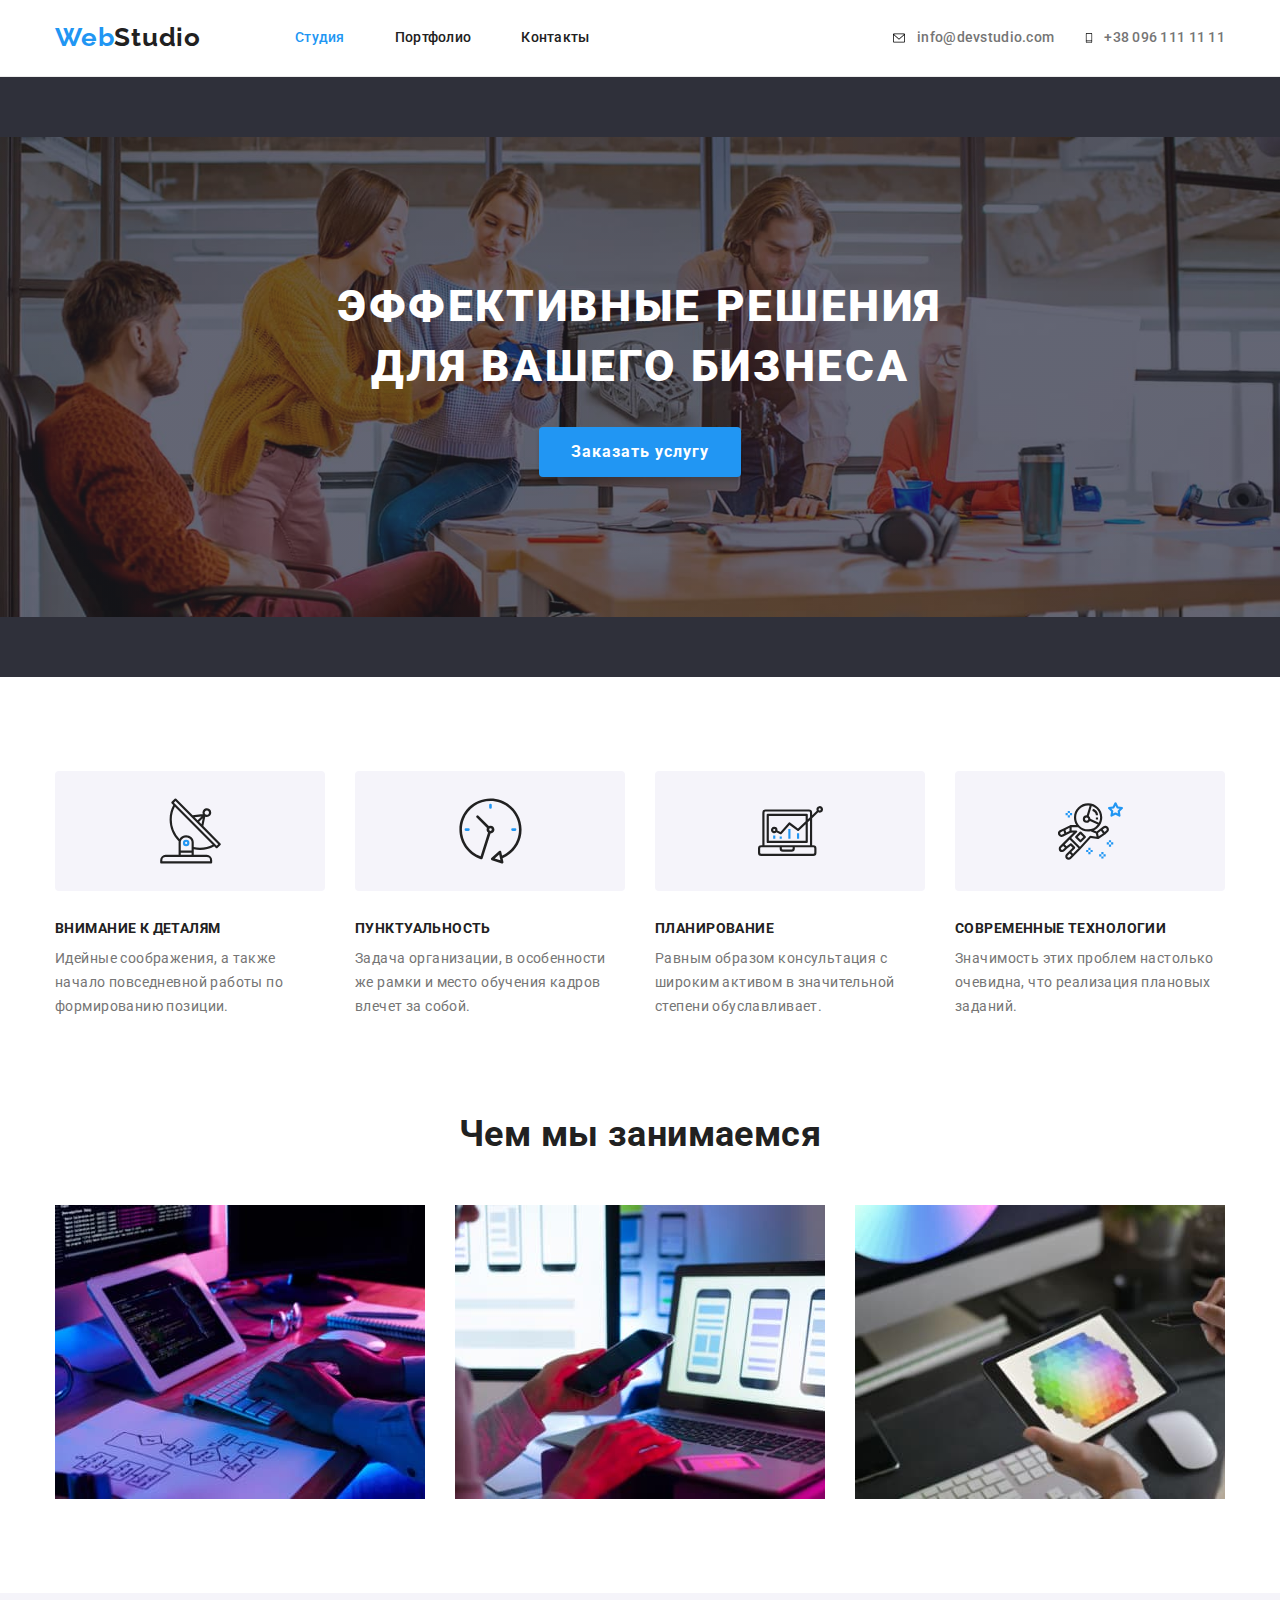
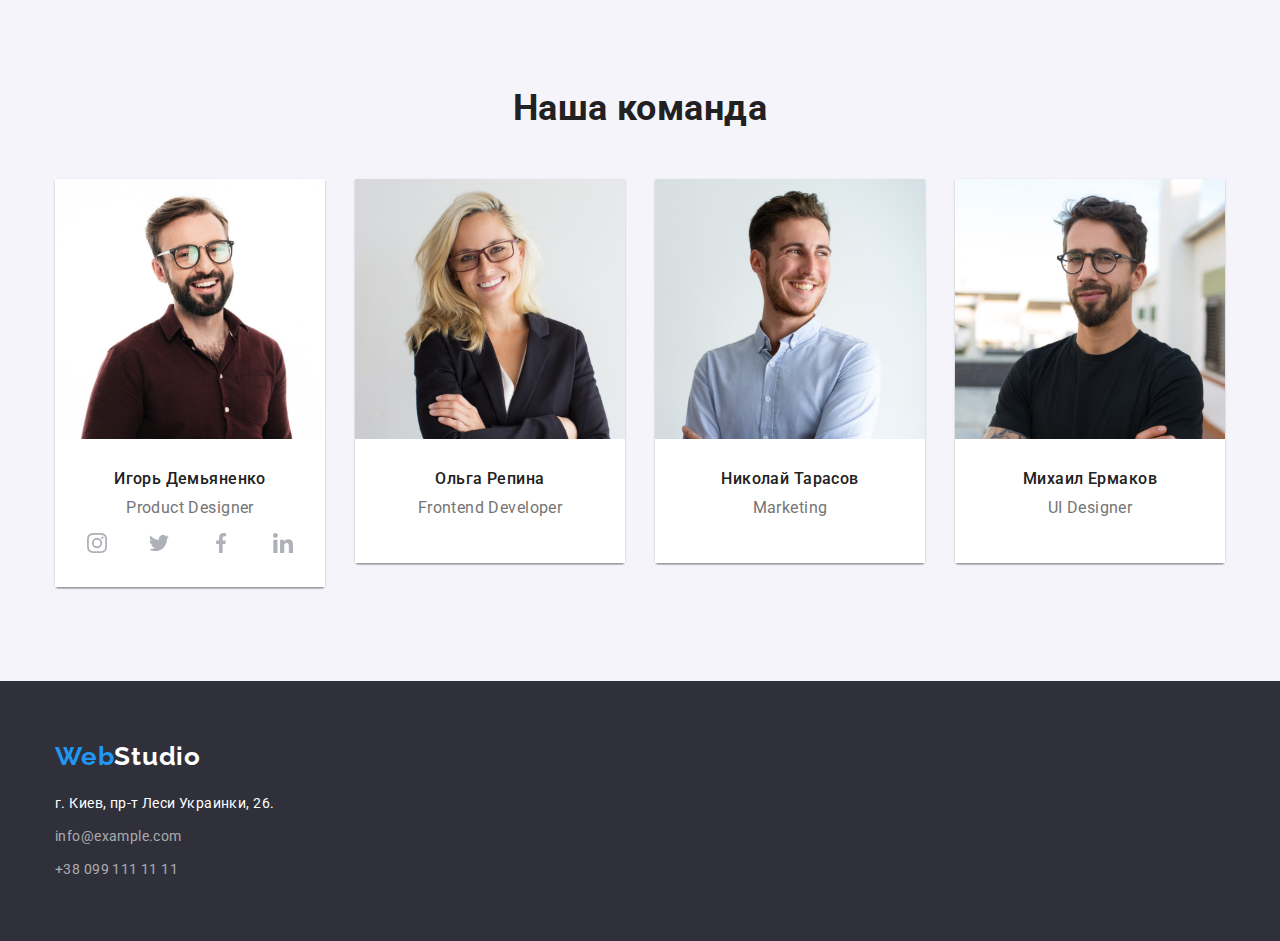
==== index.html @ 7d19737a "добавлены svg" ====
<!DOCTYPE html>
<html lang="ru">

<head>
    <meta charset="UTF-8">
    <meta http-equiv="X-UA-Compatible" content="IE=edge">
    <meta name="viewport" content="width=device-width, initial-scale=1.0">
    <title>Document</title>
    <link
        href="https://fonts.googleapis.com/css2?family=Raleway:wght@700&family=Roboto:wght@400;500;700;900&display=swap"
        rel="stylesheet">
    <link href="https://cdnjs.cloudflare.com/ajax/libs/modern-normalize/1.1.0/modern-normalize.min.css"
        rel="stylesheet">
    <link rel="stylesheet" href="./css/styles.css">
</head>

<body>
    <!--Верхушка сайта-->
    <header class="header">
        <div class="container nav-main">
        <nav class="nav-list">
            <a class="logo" href="./index.html">
                    <span class="logo-in">Web</span>Studio
                </a>
            <ul class="site-nav">
                <li class="item"><a href="./index.html" class="site-nav link current">Студия</a></li>
                <li class="item"><a href="./portfolio.html" class="site-nav link">Портфолио</a></li>
                <li class="item"><a href="" class="site-nav link">Контакты</a></li>
            </ul>
        </nav>
            <ul class="contacts">
                <li class="contacts-item">
                    <a class="mailto">
                    <svg class="mailto-icon" width="16" height="12">
                        <use href="./images/symbol-defs.svg#icon-envelope"></use></svg>
                    <href="mailto:info@devstudio.com" class="auth-nav link">info@devstudio.com</a>
                </li>
                <li class="contacts-item">
                    <a class="mailto">
                    <svg class="tel-icon" width="10" height="16">
                        <use href="./images/symbol-defs.svg#icon-smartphone"></use></svg>
                   <href="tel:+380961111111" class="auth-nav link">+38 096 111 11 11</a>
                </li>
            </ul>
        </div>
    </header>
    <main>
        <section class="hero overlay">
            <div class="container">
            <!--Hero-->
            <h1 class="hero-title">Эффективные решения <br />
                для вашего бизнеса</h1>
            <button type="button" class="hero-button">Заказать услугу</button>
            </div>
        </section>
        <!--Преимущества-->
        <section class="section">
            <div class="container">
            <ul class="preferens list">                
                <li class="item">
                    <div class="preferens-icons">
                    <svg class="icon-antenna" width="65" height="70">
                        <use href="./images/symbol-defs.svg#icon-antenna"></use>
                    </svg>
                    </div>
                    <h3 class="preferens-title">Внимание к деталям</h3>
                    <p class="preferens-text">
                        Идейные соображения, а также начало повседневной работы по формированию позиции.
                    </p>
                </li>
                <li class="item">
                    <div class="preferens-icons">
                        <svg class="icon-clock" width="65" height="70">
                            <use href="./images/symbol-defs.svg#icon-clock"></use>
                        </svg>
                    </div>
                    <h3 class="preferens-title">Пунктуальность</h3>
                    <p class="preferens-text">
                        Задача организации, в особенности же рамки и место обучения кадров влечет за собой.
                    </p>
                </li>
                <li class="item">
                    <div class="preferens-icons">
                        <svg class="icon-diagram" width="65" height="70">
                            <use href="./images/symbol-defs.svg#icon-diagram"></use>
                        </svg>
                    </div>
                    <h3 class="preferens-title">Планирование</h3>
                    <p class="preferens-text">
                        Равным образом консультация с широким активом в значительной степени обуславливает.
                    </p>
                </li>
                <li class="item">
                    <div class="preferens-icons">
                        <svg class="icon-astronaut" width="65" height="70">
                            <use href="./images/symbol-defs.svg#icon-astronaut"></use>
                        </svg>
                    </div>
                    <h3 class="preferens-title">Современные технологии</h3>
                    <p class="preferens-text">
                        Значимость этих проблем настолько очевидна, что реализация плановых заданий.
                    </p>

                </li>

            </ul>
            </div>
        </section>
        <section class="section our-works">
            <div class="container">
            <h2 class="section-title">Чем мы занимаемся</h2>
            <ul class="our-work list">
                <li class="item">
                    <img src="./images/imgone.jpg" alt="Экран ноутбука с кодом"
                            width="370" height="294" />
                </li>
                <li class="item">
                    <img src="./images/imgtwo.jpg" alt="Макеты экрана телефлна"
                            width="370" height="294" />
                </li>
                <li class="item">
                   <img src="./images/imgthree.jpg"
                            alt="Дизайнер выбирает цвет оформления" width="370" height="294" />
                </li>
            </ul>
            </div>
        </section>
        <section class="section section-team">
            <div class="container">
            <h2 class="section-title">Наша команда</h2>

            <ul class="our-team list">
                <li class="item">
                    <div class="team-card">
                    <img src="./images/iror.jpg" alt="Фото Игоря Демьяннова" width="270" height="260" />
                    <div class="team-content">
                    <h3 class="our-team-title">Игорь Демьяненко</h3>
                    <p class="our-team-text">
                        Product Designer
                    </p>
                    <ul >
                        <div class="social-links">
                        <li>
                            <a class="instagram-link">
                            <svg class="instagram-icon" width="20" height="20">
                                <use href="./images/symbol-defs.svg#icon-instagram"></use></svg>
                            </a> 
                          </li>
                        <li>
                            <a>
                                <svg class="twitter-link" width="20" height="20">
                                    <use href="./images/symbol-defs.svg#icon-twitter"></use>
                                </svg>
                            </a>
                        </li>
                     <li>
                        <a>
                            <svg class="facebook-link" width="20" height="20">
                                <use href="./images/symbol-defs.svg#icon-facebook"></use>
                            </svg>
                        </a>
                    </li>
                    <li>
                        <a>
                            <svg class="linkedin-link" width="20" height="20">
                                <use href="./images/symbol-defs.svg#icon-linkedin"></use>
                            </svg>
                        </a>
                    </li>
                        </div>
                    </ul>
                    </div>
                    </div>
                </li>
                
                <li class="item">
                <div class="team-card">
                    <img src="./images/olga.jpg" alt="Фото Ольги Репиной" width="270" height="260" />
                <div class="team-content">
                    <h3 class="our-team-title">Ольга Репина</h3>
                    <p class="our-team-text">
                        Frontend Developer
                    </p>
                    </div>
                    </div>
                </li>
                <li class="item">
                <div class="team-card">
                    <img src="./images/nikol.jpg" alt="Фото Николая Тарасова" width="270" height="260" />
                    <div class="team-content">
                    <h3 class="our-team-title">Николай Тарасов</h3>
                    <p class="our-team-text">
                        Marketing
                    </p>
                    </div>
                    </div>
                </li>
                <li class="item">
                    <div class="team-card">
                    <img src="./images/michael.jpg" alt="Фото Михаила Ермакова" width="270" height="260" />
                    <div class="team-content">
                    <h3 class="our-team-title">Михаил Ермаков</h3>
                    <p class="our-team-text">
                        UI Designer
                    </p>
                    </div>
                    </div>
                </li>
            </ul>
            </div>
        </section>
    </main>
    <!--Футер-->
    <footer class="footer">
        <div class="container">
        <a href="./index.html" class="logo-footer">
            <span class="logo-in">Web</span>Studio
        </a>
        <address>
            <ul class="footer-addres list">
                <li class="footer-addres-post">
                    г. Киев, пр-т Леси Украинки, 26. <br />
                </li>
                <li class="item">
                    <a href="mailto:info@example.com" class="footer-addres link">info@example.com</a> <br />
                </li>
                <li class="item">
                    <a href="tel:+380991111111" class="footer-addres link">+38 099 111 11 11</a>
                </li>
            </ul>
        </address>
        </div>
    </footer>
</body>

</html>
---- css/styles.css ----
/* цвет основного текста #000000 */
/* вторичный цвет текста  rgba(0, 0, 0, 0.8);
 */
/* белый #FFFFFF  */
/* акцент #18A0FB */
/* вторичный цвет фона #F5F5F5; */

:root {
  --primary-text-color: #757575;
  --title-text-color: #212121;
  --accent-color: #2196f3;
  --primary-bgr-color: #ffffff;
  --white-text: #ffffff;
  --footer-background: #2f303a;
  --card-set-gap: 30px;
}

body {
  background-color: var(--primary-bgr-color);
  color: var(--primary-text-color);
  font-family: Roboto, sans-serif;
  font-size: 14px;
  letter-spacing: 0.03em;
  line-height: 1.14;
}
.container {
  margin-left: auto;
  margin-right: auto;
  width: 1200px;
  padding-left: 15px;
  padding-right: 15px;
}
ul {
  list-style: none;
  margin: 0;
  padding: 0;
}
a {
  text-decoration: none;
}
p,
h1,
h2,
h3 {
  margin: 0;
  padding: 0;
}
img {
  display: block;
  max-width: 100%;
  height: auto;
}

.header {
  border-bottom: 1px solid #ececec;
}
.nav-main {
  display: flex;
  align-items: center;
}
.nav-list {
  display: flex;
  align-items: center;
}

/*logo*/
.logo {
  color: var(--title-text-color);
  font-family: Raleway, sans-serif;
  font-size: 26px;
  letter-spacing: 0.03em;
  line-height: 1.29;
  font-weight: 700;
  text-decoration: none;
  margin-right: 94px;
}
.logo-in {
  color: var(--accent-color);
}
.logo:hover,
.logo:focus {
  color: var(--accent-color);
}

/*site-nav*/
.site-nav {
  display: flex;
  align-items: center;
}
.site-nav .link {
  color: var(--title-text-color);
  font-weight: 500;
  letter-spacing: 0.02em;
  text-decoration: none;
  padding-top: 30px;
  padding-bottom: 30px;
}
.site-nav .link:hover,
.site-nav .link:focus {
  color: var(--accent-color);
}
.site-nav .link.current {
  color: var(--accent-color);
}
.site-nav .item:not(:last-child) {
  margin-right: 50px;
}
.contacts {
  display: flex;
  margin-left: auto;
  align-items: center;
}
.contacts-item:not(:last-child) {
  margin-right: 30px;
}
.mailto {
  display: flex;
  align-items: center;
  color: #757575;
  cursor: pointer;
}
.mailto:hover,
.mailto:focus {
  fill: var(--accent-color);
}
.mailto-icon,
.tel-icon {
  margin-right: 10px;
}
.auth-nav {
  color: var(--primary-text-color);
  font-weight: 500;
  letter-spacing: 0.02em;
}
.auth-nav:hover,
.auth-nav:focus {
  color: var(--accent-color);
}
/*hero*/
.hero {
  background-color: var(--footer-background);
  padding: 200px 0px 200px;
}
.overlay {
  max-width: 1600px;
  height: 600px;
  margin-left: auto;
  margin-right: auto;
  background-image: linear-gradient(
      to right,
      rgba(47, 48, 58, 0.4),
      rgba(47, 48, 58, 0.4)
    ),
    url(../images/heroimg.jpg);
  background-repeat: no-repeat;
  background-position: center;
  background-size: contain;
}
.hero-title {
  color: var(--white-text);
  font-weight: 900;
  font-size: 44px;
  line-height: 1.36;
  text-align: center;
  letter-spacing: 0.06em;
  text-transform: uppercase;
  margin-bottom: 30px;
}
.hero-button {
  background-color: var(--accent-color);
  color: var(--white-text);
  font-weight: 700;
  font-size: 16px;
  line-height: 1.87;
  display: flex;
  align-items: center;
  text-align: center;
  cursor: pointer;
  letter-spacing: 0.06em;
  box-shadow: 0px 4px 4px rgba(0, 0, 0, 0.15);
  border-radius: 4px;
  padding: 10px 32px;
  border: 0;
  margin-left: auto;
  margin-right: auto;
}
.hero-button:focus,
.hero-button:hover {
  color: var(--white-text);
}
.section {
  padding-top: 94px;
  padding-bottom: 94px;
}
/*preferens*/
.preferens {
  display: flex;
}
.preferens .item:not(:last-child) {
  margin-right: 30px;
}
.preferens-icons {
  display: flex;
  justify-content: center;
  align-items: center;
  width: 270px;
  height: 120px;
  background-color: #f5f4fa;
  border-radius: 4px;
  margin-bottom: 30px;
  padding-top: 25px;
  padding-bottom: 25px;
}
.icon-antenna {
  align-items: center;
}
.preferens-title {
  color: var(--title-text-color);
  font-weight: 700;
  text-transform: uppercase;
  margin-bottom: 10px;
  font-size: 14px;
  line-height: 1.14;
  letter-spacing: 0.03em;
}
.preferens-text {
  font-size: 14px;
  line-height: 1.71;
  letter-spacing: 0.03em;
  width: 270px;
}

/*buttons-filtr*/
.filtrs {
  display: flex;
  justify-content: center;
  margin-bottom: 50px;
}
.filtr-button {
  font-family: Roboto, sans-serif;
  color: var(--title-text-color);
  font-weight: 500;
  font-size: 16px;
  line-height: 1.62;
  text-align: center;
  letter-spacing: 0.03em;
  cursor: pointer;
  text-decoration: none;
  padding: 6px 22px;
  border: 0;
}
.filtr-button:hover,
.filtr-button:focus {
  background-color: var(--accent-color);
  color: var(--white-text);
  box-shadow: 0px 3px 1px rgba(0, 0, 0, 0.1), 0px 1px 2px rgba(0, 0, 0, 0.08),
    0px 2px 2px rgba(0, 0, 0, 0.12);
  border-radius: 4px;
}
.filtrs .item:not(:last-child) {
  margin-right: 8px;
}

.section-title {
  color: var(--title-text-color);
  font-weight: 700;
  font-size: 36px;
  line-height: 1.17;
  text-align: center;
  margin-bottom: 50px;
}
.our-works {
  padding-top: 0;
}
.our-work {
  display: flex;
}
.our-work .item:not(:last-child) {
  margin-right: 30px;
}
.our-team {
  display: flex;
  justify-content: space-between;
}
.team-card {
  box-shadow: 0px 1px 3px rgba(0, 0, 0, 0.12), 0px 1px 1px rgba(0, 0, 0, 0.14),
    0px 2px 1px rgba(0, 0, 0, 0.2);
  border-radius: 0px 0px 4px 4px;
}
.social-links {
  display: flex;
  justify-content: space-between;
  padding-left: 32px;
  padding-right: 32px;
  fill: #afb1b8;
}
instagram-link:hover,
.instagram-link:focus {
  background-color: var(--accent-color);
  width: 44px;
  height: 44px;
  border-radius: 50%;
}

.team-content {
  padding-top: 30px;
  padding-bottom: 30px;
  background-color: var(--primary-bgr-color);
}
.our-team-title {
  color: var(--title-text-color);
  font-weight: 500;
  font-size: 16px;
  line-height: 1.19;
  margin-bottom: 10px;
  text-align: center;
}
.our-team-text {
  font-size: 16px;
  line-height: 1.19;
  text-align: center;
  margin-bottom: 16px;
}
.section-team {
  background-color: #f5f4fa;
}
/*our project*/

.project-cards {
  padding: 0;
  margin-top: 0;

  display: flex;
  flex-wrap: wrap;
  margin-left: calc(-1 * var(--card-set-gap));
  margin-top: calc(-1 * var(--card-set-gap));
}
.project-cards > .item {
  flex-basis: calc(100% / 3 - var(--card-set-gap));
  margin-left: var(--card-set-gap);
  margin-top: var(--card-set-gap);
}
.card-content {
  padding-top: 20px;
  padding-bottom: 20px;
}
.card-thumb {
  border-bottom: 1px solid #eeeeee;
}
.project-card-text {
  color: var(--primary-text-color);
  font-size: 16px;
  line-height: 1.87;
  margin-top: 4px;
  padding-left: 24px;
  padding-right: 24px;
}
.project-card-title {
  color: var(--title-text-color);
  font-weight: 700;
  text-decoration: none;
  font-size: 18px;
  line-height: 2;
  letter-spacing: 0.06em;
  padding-left: 24px;
  padding-right: 24px;
}

/*logo-footer*/
.footer {
  background-color: #2f303a;
  padding-top: 60px;
  padding-bottom: 60px;
}
.logo-footer {
  display: block;
  color: var(--white-text);
  font-family: Raleway, sans-serif;
  font-weight: 700;
  font-size: 26px;
  line-height: 1.19;
  text-decoration: none;
  letter-spacing: 0.03em;
  margin-bottom: 20px;
}
.logo-footer:hover,
.logo-footer:focus {
  color: var(--accent-color);
}
.footer-addres {
  font-style: normal;
  color: rgba(255, 255, 255, 0.6);
  line-height: 1.7;
}
.footer-addres-post {
  color: var(--white-text);
  line-height: 1.71;
  margin-bottom: 9px;
}

.footer-addres:hover,
.footer-addres:focus {
  color: var(--accent-color);
}
.footer-addres .item:not(:last-child) {
  margin-bottom: 9px;
}
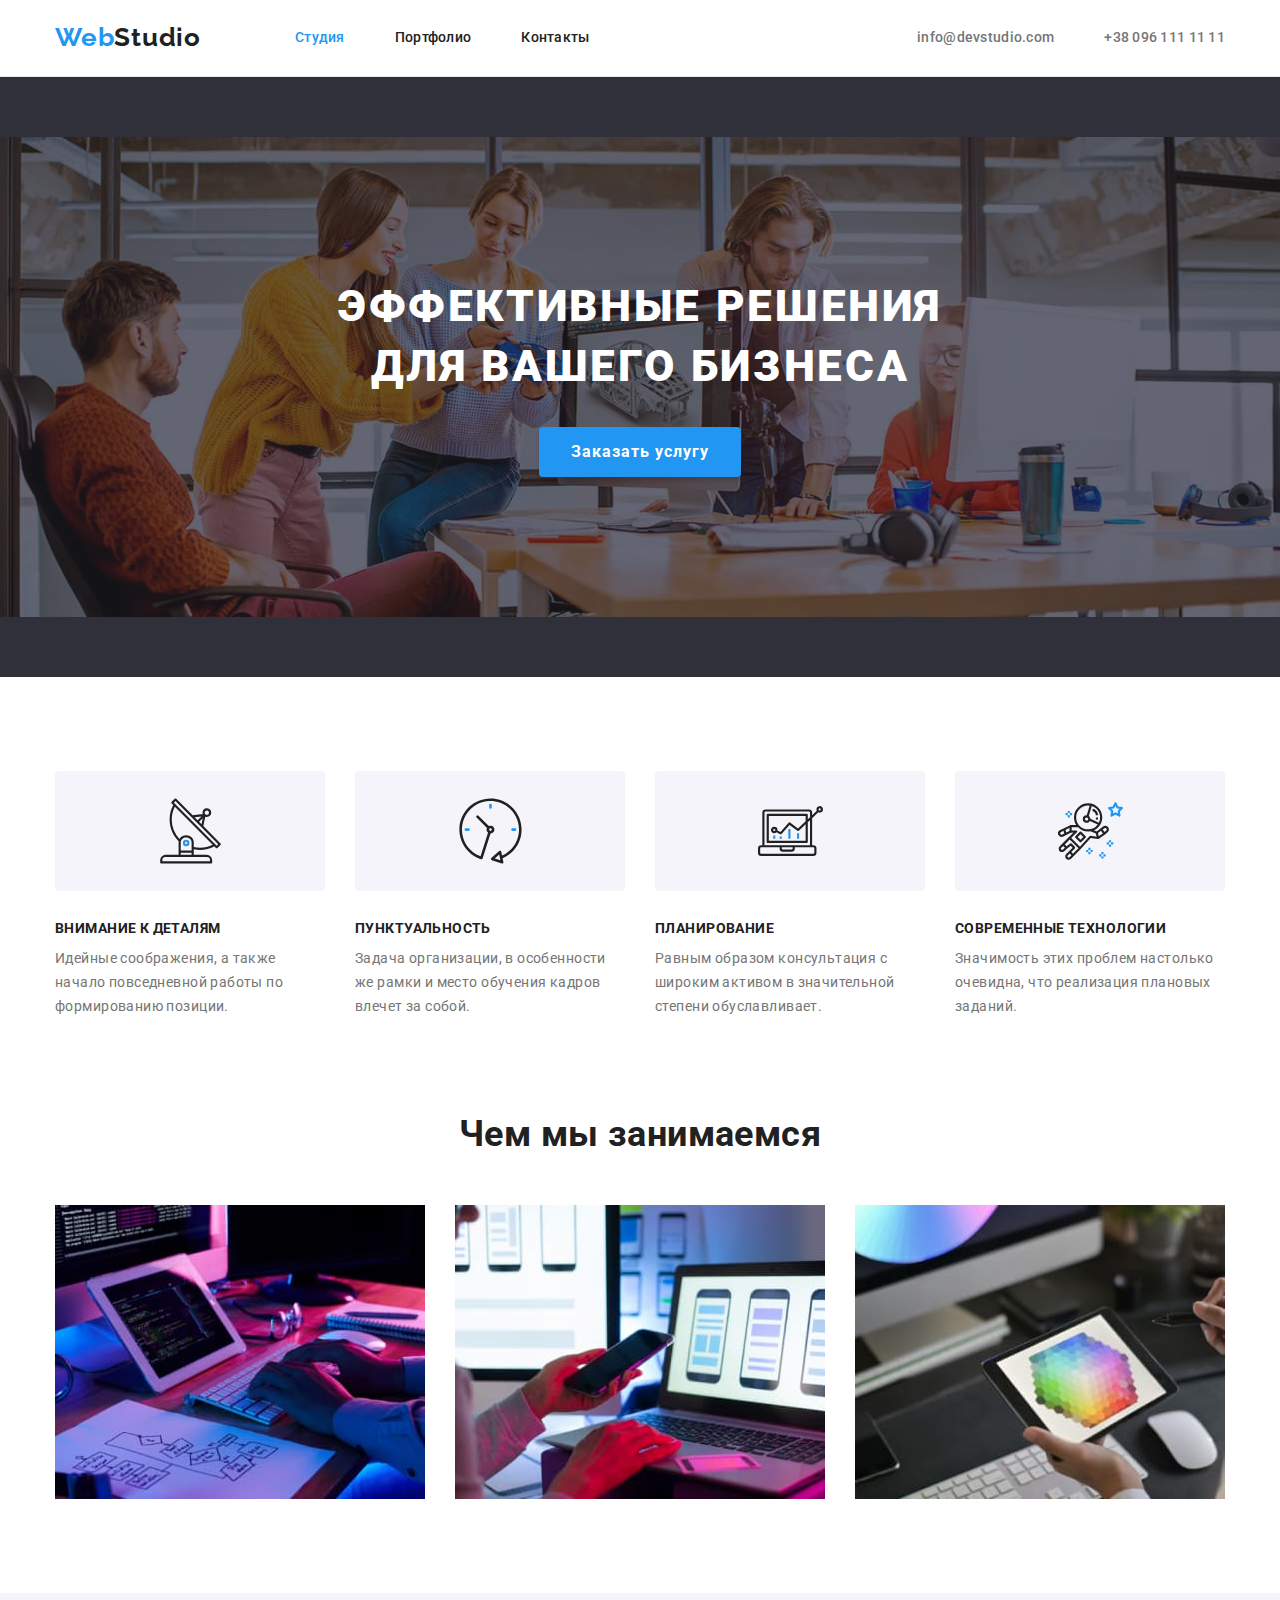
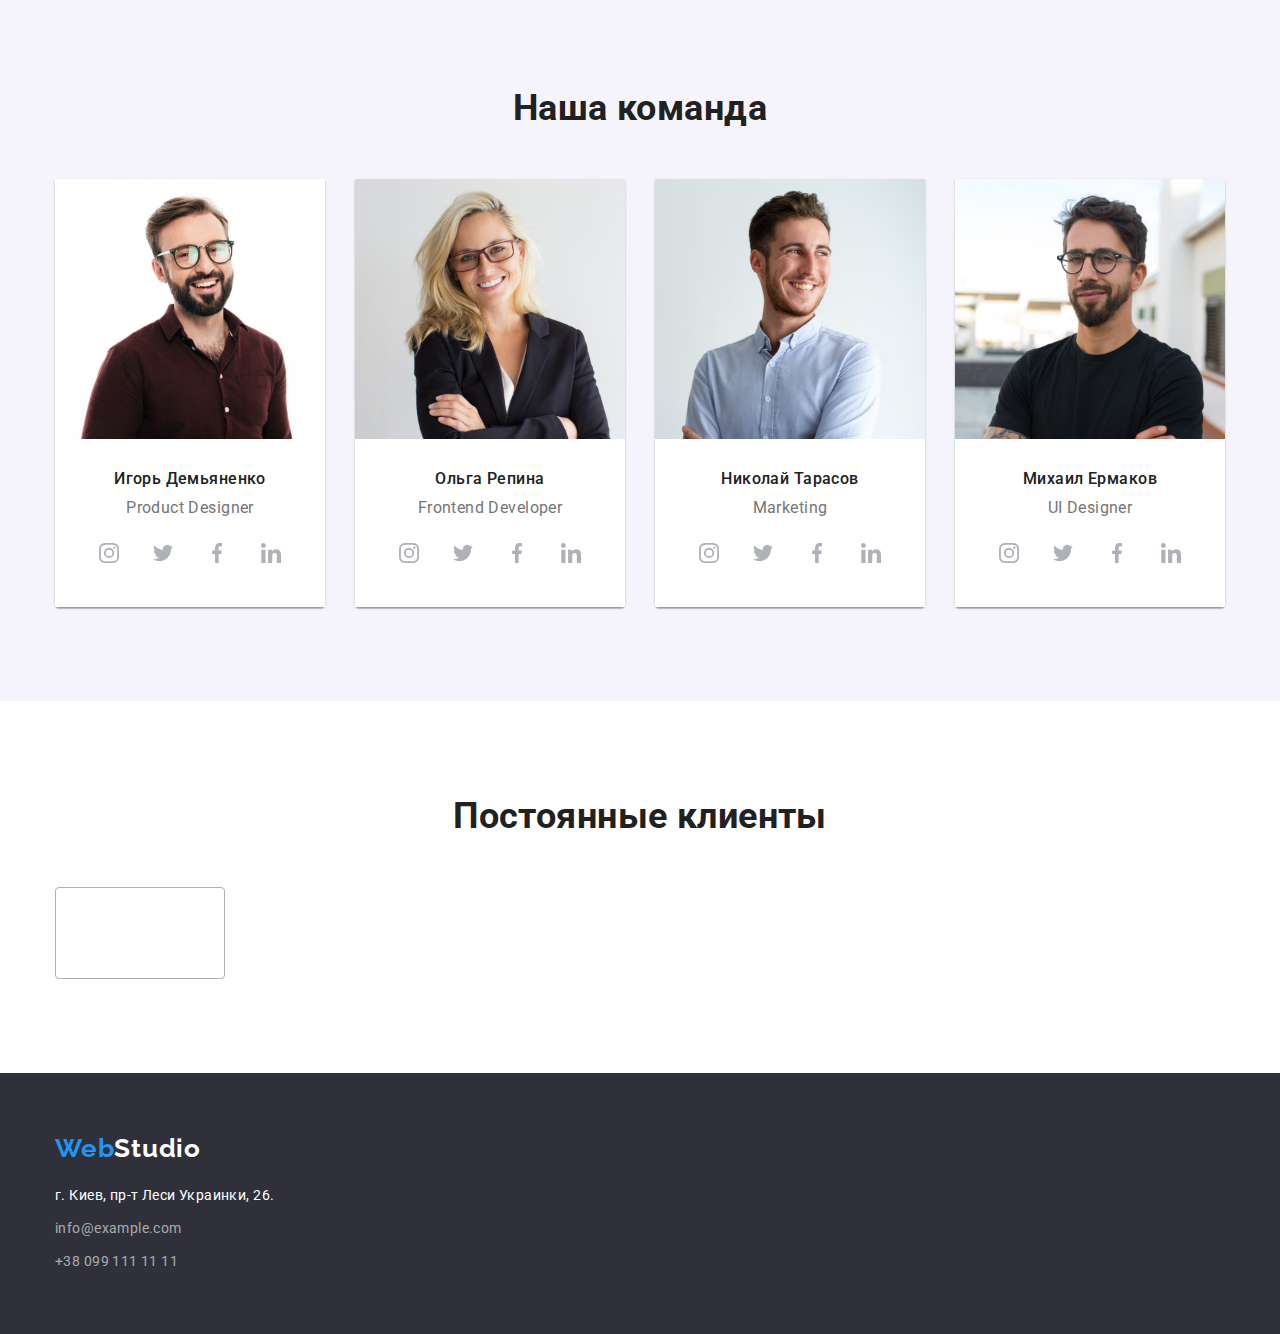
==== commit dec866c5: "2" ====
--- a/index.html
+++ b/index.html
@@ -139,29 +139,29 @@
                         Product Designer
                     </p>
                     <ul >
-                        <div class="social-links">
-                        <li>
-                            <a class="instagram-link">
+                        <div class="social-list">
+                        <li class="social-link-item">
+                            <a class="social-link">
                             <svg class="instagram-icon" width="20" height="20">
                                 <use href="./images/symbol-defs.svg#icon-instagram"></use></svg>
                             </a> 
                           </li>
-                        <li>
-                            <a>
+                        <li class="social-link-item">
+                        <a class="social-link">
                                 <svg class="twitter-link" width="20" height="20">
                                     <use href="./images/symbol-defs.svg#icon-twitter"></use>
                                 </svg>
                             </a>
                         </li>
-                     <li>
-                        <a>
+                    <li class="social-link-item">
+                        <a class="social-link">
                             <svg class="facebook-link" width="20" height="20">
                                 <use href="./images/symbol-defs.svg#icon-facebook"></use>
                             </svg>
                         </a>
                     </li>
-                    <li>
-                        <a>
+                    <li class="social-link-item">
+                        <a class="social-link">
                             <svg class="linkedin-link" width="20" height="20">
                                 <use href="./images/symbol-defs.svg#icon-linkedin"></use>
                             </svg>
@@ -181,6 +181,38 @@
                     <p class="our-team-text">
                         Frontend Developer
                     </p>
+                    <ul>
+                        <div class="social-list">
+                            <li class="social-link-item">
+                                <a class="social-link">
+                                    <svg class="instagram-icon" width="20" height="20">
+                                        <use href="./images/symbol-defs.svg#icon-instagram"></use>
+                                    </svg>
+                                </a>
+                            </li>
+                            <li class="social-link-item">
+                                <a class="social-link">
+                                    <svg class="twitter-link" width="20" height="20">
+                                        <use href="./images/symbol-defs.svg#icon-twitter"></use>
+                                    </svg>
+                                </a>
+                            </li>
+                            <li class="social-link-item">
+                                <a class="social-link">
+                                    <svg class="facebook-link" width="20" height="20">
+                                        <use href="./images/symbol-defs.svg#icon-facebook"></use>
+                                    </svg>
+                                </a>
+                            </li>
+                            <li class="social-link-item">
+                                <a class="social-link">
+                                    <svg class="linkedin-link" width="20" height="20">
+                                        <use href="./images/symbol-defs.svg#icon-linkedin"></use>
+                                    </svg>
+                                </a>
+                            </li>
+                        </div>
+                    </ul>
                     </div>
                     </div>
                 </li>
@@ -192,6 +224,38 @@
                     <p class="our-team-text">
                         Marketing
                     </p>
+                    <ul>
+                        <div class="social-list">
+                            <li class="social-link-item">
+                                <a class="social-link">
+                                    <svg class="instagram-icon" width="20" height="20">
+                                        <use href="./images/symbol-defs.svg#icon-instagram"></use>
+                                    </svg>
+                                </a>
+                            </li>
+                            <li class="social-link-item">
+                                <a class="social-link">
+                                    <svg class="twitter-link" width="20" height="20">
+                                        <use href="./images/symbol-defs.svg#icon-twitter"></use>
+                                    </svg>
+                                </a>
+                            </li>
+                            <li class="social-link-item">
+                                <a class="social-link">
+                                    <svg class="facebook-link" width="20" height="20">
+                                        <use href="./images/symbol-defs.svg#icon-facebook"></use>
+                                    </svg>
+                                </a>
+                            </li>
+                            <li class="social-link-item">
+                                <a class="social-link">
+                                    <svg class="linkedin-link" width="20" height="20">
+                                        <use href="./images/symbol-defs.svg#icon-linkedin"></use>
+                                    </svg>
+                                </a>
+                            </li>
+                        </div>
+                    </ul>
                     </div>
                     </div>
                 </li>
@@ -203,12 +267,57 @@
                     <p class="our-team-text">
                         UI Designer
                     </p>
+                    <ul>
+                        <div class="social-list">
+                            <li class="social-link-item">
+                                <a class="social-link">
+                                    <svg class="instagram-icon" width="20" height="20">
+                                        <use href="./images/symbol-defs.svg#icon-instagram"></use>
+                                    </svg>
+                                </a>
+                            </li>
+                            <li class="social-link-item">
+                                <a class="social-link">
+                                    <svg class="twitter-link" width="20" height="20">
+                                        <use href="./images/symbol-defs.svg#icon-twitter"></use>
+                                    </svg>
+                                </a>
+                            </li>
+                            <li class="social-link-item">
+                                <a class="social-link">
+                                    <svg class="facebook-link" width="20" height="20">
+                                        <use href="./images/symbol-defs.svg#icon-facebook"></use>
+                                    </svg>
+                                </a>
+                            </li>
+                            <li class="social-link-item">
+                                <a class="social-link">
+                                    <svg class="linkedin-link" width="20" height="20">
+                                        <use href="./images/symbol-defs.svg#icon-linkedin"></use>
+                                    </svg>
+                                </a>
+                            </li>
+                        </div>
+                    </ul>
                     </div>
                     </div>
                 </li>
             </ul>
             </div>
         </section>
+        <section class="section section-clients">
+            <div class="container">
+                <h2 class="section-title">Постоянные клиенты</h2>
+                <ul>
+                    <li class="client-item">
+                        <a class="client-link">
+                        <svg class="client-icon" width="106" height="60">
+                            <use href="./images/symbol-defs.svg#icon-client1"></use>
+                        </svg>
+                        </a>
+
+                    </li>
+                </ul>
     </main>
     <!--Футер-->
     <footer class="footer">
--- a/css/styles.css
+++ b/css/styles.css
@@ -13,6 +13,7 @@
   --white-text: #ffffff;
   --footer-background: #2f303a;
   --card-set-gap: 30px;
+  --icon-color: #afb1b8;
 }
 
 body {
@@ -287,19 +288,32 @@
     0px 2px 1px rgba(0, 0, 0, 0.2);
   border-radius: 0px 0px 4px 4px;
 }
-.social-links {
+.social-list {
   display: flex;
   justify-content: space-between;
   padding-left: 32px;
   padding-right: 32px;
   fill: #afb1b8;
 }
-instagram-link:hover,
-.instagram-link:focus {
-  background-color: var(--accent-color);
+.social-link-item {
+  display: flex;
+  justify-content: center;
+  align-items: center;
+  padding: 0;
+  border: none;
   width: 44px;
   height: 44px;
   border-radius: 50%;
+}
+.social-link {
+  fill: #afb1b8;
+}
+.social-link:hover,
+.social-link-item:hover,
+.social-link:focus {
+  background-color: var(--accent-color);
+  fill: var(--white-text);
+  cursor: pointer;
 }
 
 .team-content {
@@ -323,6 +337,21 @@
 }
 .section-team {
   background-color: #f5f4fa;
+}
+/*our clients*/
+.client-item {
+  display: flex;
+  align-items: center;
+  justify-content: center;
+  width: 170px;
+  height: 92px;
+  border: 1px solid #afb1b8;
+  border-radius: 4px;
+}
+.client-link {
+  fill: var(--icon-color);
+}
+
 }
 /*our project*/
 
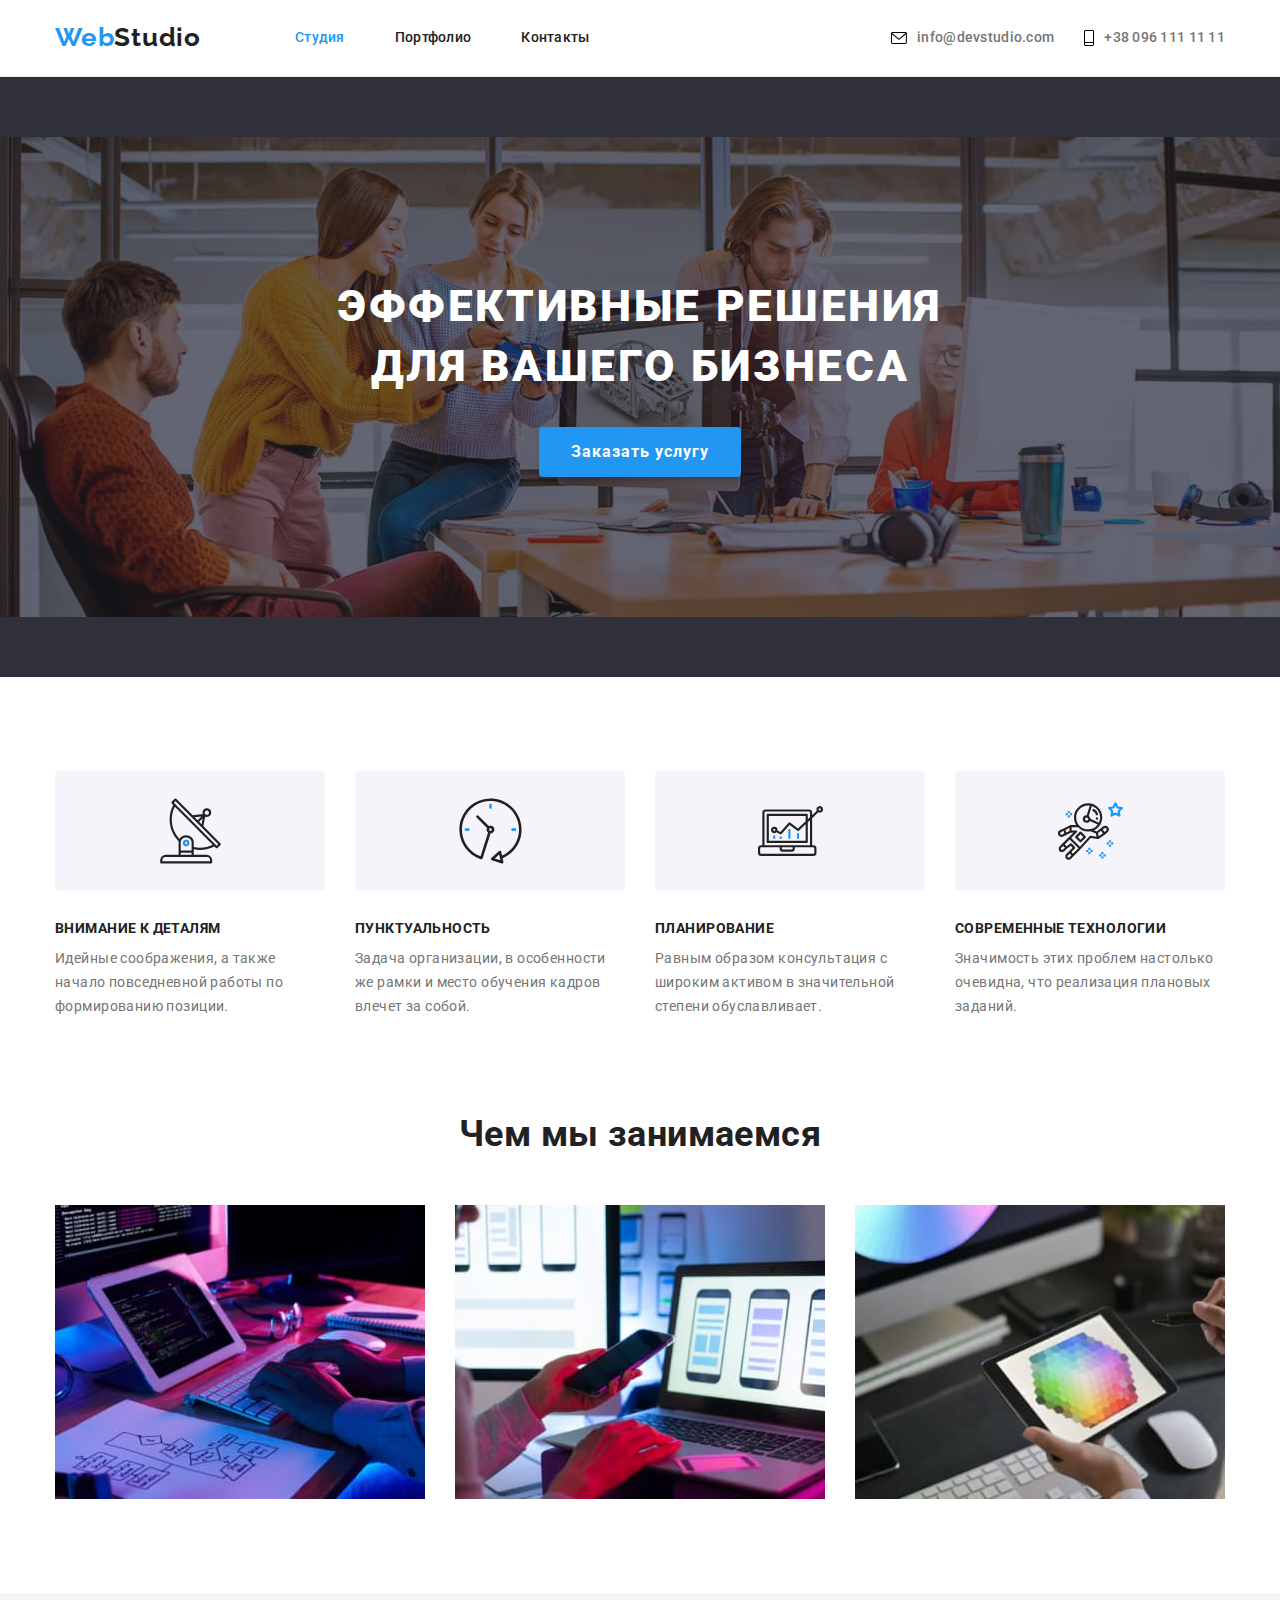
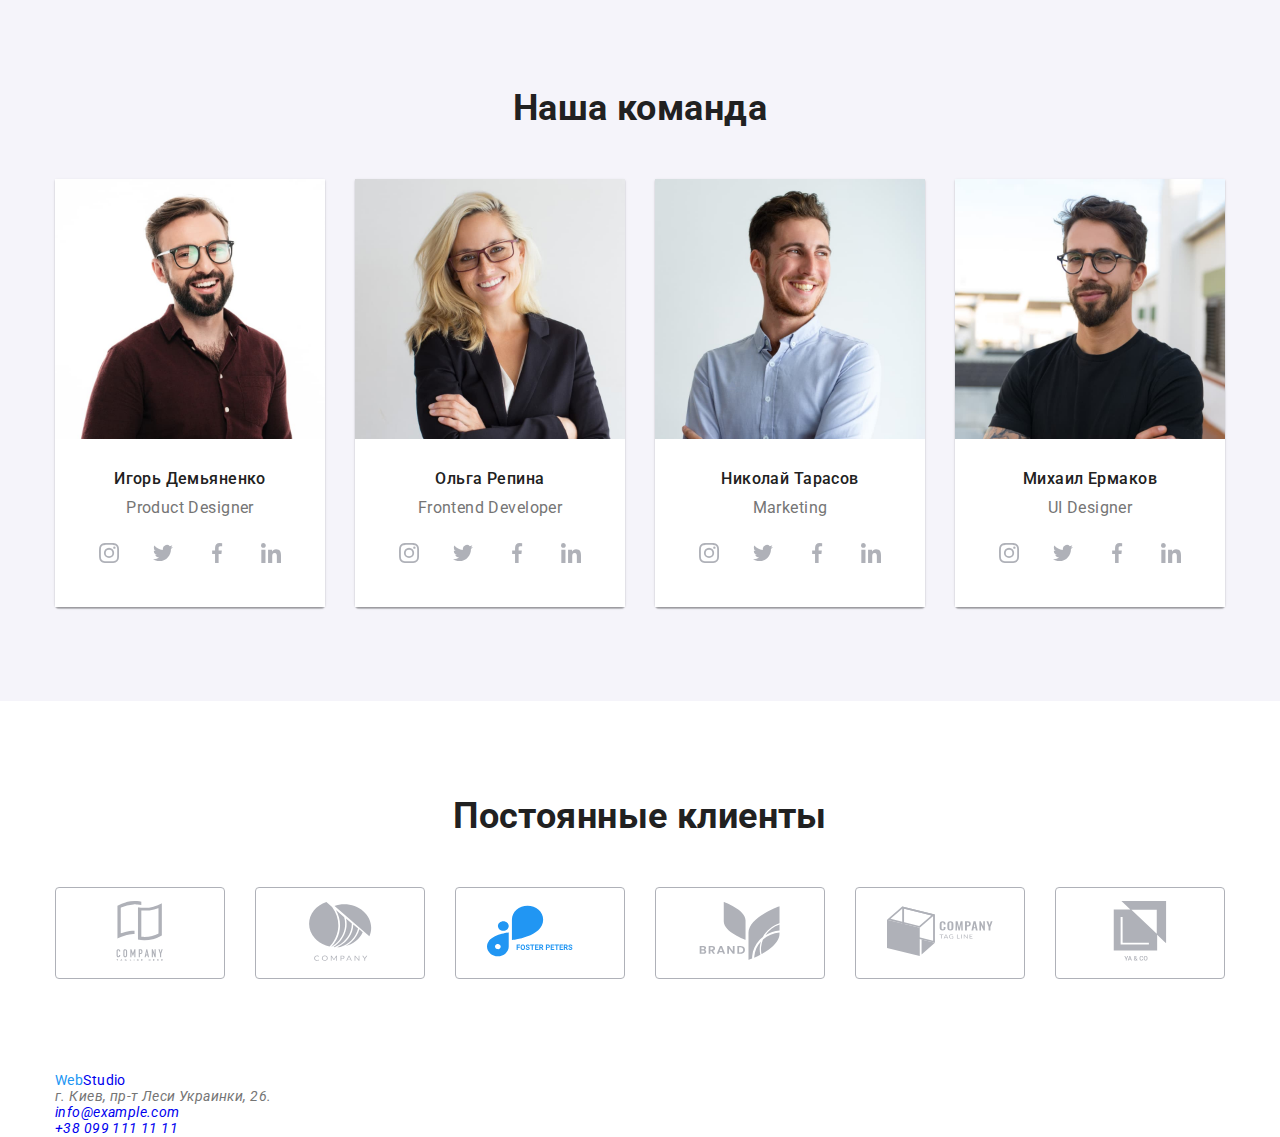
==== commit 22be37da: "4" ====
--- a/index.html
+++ b/index.html
@@ -128,7 +128,6 @@
         <section class="section section-team">
             <div class="container">
             <h2 class="section-title">Наша команда</h2>
-
             <ul class="our-team list">
                 <li class="item">
                     <div class="team-card">
@@ -138,8 +137,7 @@
                     <p class="our-team-text">
                         Product Designer
                     </p>
-                    <ul >
-                        <div class="social-list">
+                    <ul class="social-list">
                         <li class="social-link-item">
                             <a class="social-link">
                             <svg class="instagram-icon" width="20" height="20">
@@ -167,12 +165,10 @@
                             </svg>
                         </a>
                     </li>
-                        </div>
                     </ul>
                     </div>
                     </div>
                 </li>
-                
                 <li class="item">
                 <div class="team-card">
                     <img src="./images/olga.jpg" alt="Фото Ольги Репиной" width="270" height="260" />
@@ -181,9 +177,8 @@
                     <p class="our-team-text">
                         Frontend Developer
                     </p>
-                    <ul>
-                        <div class="social-list">
-                            <li class="social-link-item">
+                    <ul class="social-list">
+                        <li class="social-link-item">
                                 <a class="social-link">
                                     <svg class="instagram-icon" width="20" height="20">
                                         <use href="./images/symbol-defs.svg#icon-instagram"></use>
@@ -211,8 +206,7 @@
                                     </svg>
                                 </a>
                             </li>
-                        </div>
-                    </ul>
+                        </ul>
                     </div>
                     </div>
                 </li>
@@ -224,9 +218,8 @@
                     <p class="our-team-text">
                         Marketing
                     </p>
-                    <ul>
-                        <div class="social-list">
-                            <li class="social-link-item">
+                    <ul class="social-list">
+                        <li class="social-link-item">
                                 <a class="social-link">
                                     <svg class="instagram-icon" width="20" height="20">
                                         <use href="./images/symbol-defs.svg#icon-instagram"></use>
@@ -254,8 +247,7 @@
                                     </svg>
                                 </a>
                             </li>
-                        </div>
-                    </ul>
+                        </ul>
                     </div>
                     </div>
                 </li>
@@ -267,9 +259,8 @@
                     <p class="our-team-text">
                         UI Designer
                     </p>
-                    <ul>
-                        <div class="social-list">
-                            <li class="social-link-item">
+                    <ul class="social-list">
+                       <li class="social-link-item">
                                 <a class="social-link">
                                     <svg class="instagram-icon" width="20" height="20">
                                         <use href="./images/symbol-defs.svg#icon-instagram"></use>
@@ -297,8 +288,7 @@
                                     </svg>
                                 </a>
                             </li>
-                        </div>
-                    </ul>
+                        </ul>
                     </div>
                     </div>
                 </li>
@@ -308,36 +298,72 @@
         <section class="section section-clients">
             <div class="container">
                 <h2 class="section-title">Постоянные клиенты</h2>
-                <ul>
+                
+                <ul class="our-clients">
                     <li class="client-item">
                         <a class="client-link">
                         <svg class="client-icon" width="106" height="60">
                             <use href="./images/symbol-defs.svg#icon-client1"></use>
                         </svg>
                         </a>
-
-                    </li>
-                </ul>
+                    </li>
+                    <li class="client-item">
+                        <a class="client-link">
+                            <svg class="client-icon" width="106" height="60">
+                                <use href="./images/symbol-defs.svg#icon-client2"></use>
+                            </svg>
+                        </a>
+                    </li>
+                    <li class="client-item">
+                        <a class="client-link">
+                            <svg class="client-icon" width="106" height="60">
+                                <use href="./images/symbol-defs.svg#icon-client3"></use>
+                            </svg>
+                        </a>
+                    </li>
+                    <li class="client-item">
+                        <a class="client-link">
+                            <svg class="client-icon" width="106" height="60">
+                                <use href="./images/symbol-defs.svg#icon-client4"></use>
+                            </svg>
+                        </a>
+                    </li>
+                    <li class="client-item">
+                        <a class="client-link">
+                            <svg class="client-icon" width="106" height="60">
+                                <use href="./images/symbol-defs.svg#icon-client5"></use>
+                            </svg>
+                        </a>
+                    </li>
+                    <li class="client-item">
+                        <a class="client-link">
+                            <svg class="client-icon" width="106" height="60">
+                                <use href="./images/symbol-defs.svg#icon-client6"></use>
+                            </svg>
+                        </a>
+                    </li>
+                   </ul>
+                </div>
     </main>
     <!--Футер-->
     <footer class="footer">
         <div class="container">
-        <a href="./index.html" class="logo-footer">
-            <span class="logo-in">Web</span>Studio
-        </a>
-        <address>
-            <ul class="footer-addres list">
-                <li class="footer-addres-post">
-                    г. Киев, пр-т Леси Украинки, 26. <br />
-                </li>
-                <li class="item">
-                    <a href="mailto:info@example.com" class="footer-addres link">info@example.com</a> <br />
-                </li>
-                <li class="item">
-                    <a href="tel:+380991111111" class="footer-addres link">+38 099 111 11 11</a>
-                </li>
-            </ul>
-        </address>
+            <a href="./index.html" class="logo-footer">
+                <span class="logo-in">Web</span>Studio
+            </a>
+            <address>
+                <ul class="footer-addres list">
+                    <li class="footer-addres-post">
+                        г. Киев, пр-т Леси Украинки, 26. <br />
+                    </li>
+                    <li class="item">
+                        <a href="mailto:info@example.com" class="footer-addres link">info@example.com</a> <br />
+                    </li>
+                    <li class="item">
+                        <a href="tel:+380991111111" class="footer-addres link">+38 099 111 11 11</a>
+                    </li>
+                </ul>
+            </address>
         </div>
     </footer>
 </body>
--- a/css/styles.css
+++ b/css/styles.css
@@ -351,8 +351,12 @@
 .client-link {
   fill: var(--icon-color);
 }
-
-}
+ .our-clients {
+   display: flex;
+   margin-top: 50px;
+ }
+.client-item:not(:last-child) {
+  margin-right: 30px;
 /*our project*/
 
 .project-cards {
@@ -432,5 +436,4 @@
   color: var(--accent-color);
 }
 .footer-addres .item:not(:last-child) {
-  margin-bottom: 9px;
-}
+  margin-bottom: 9px}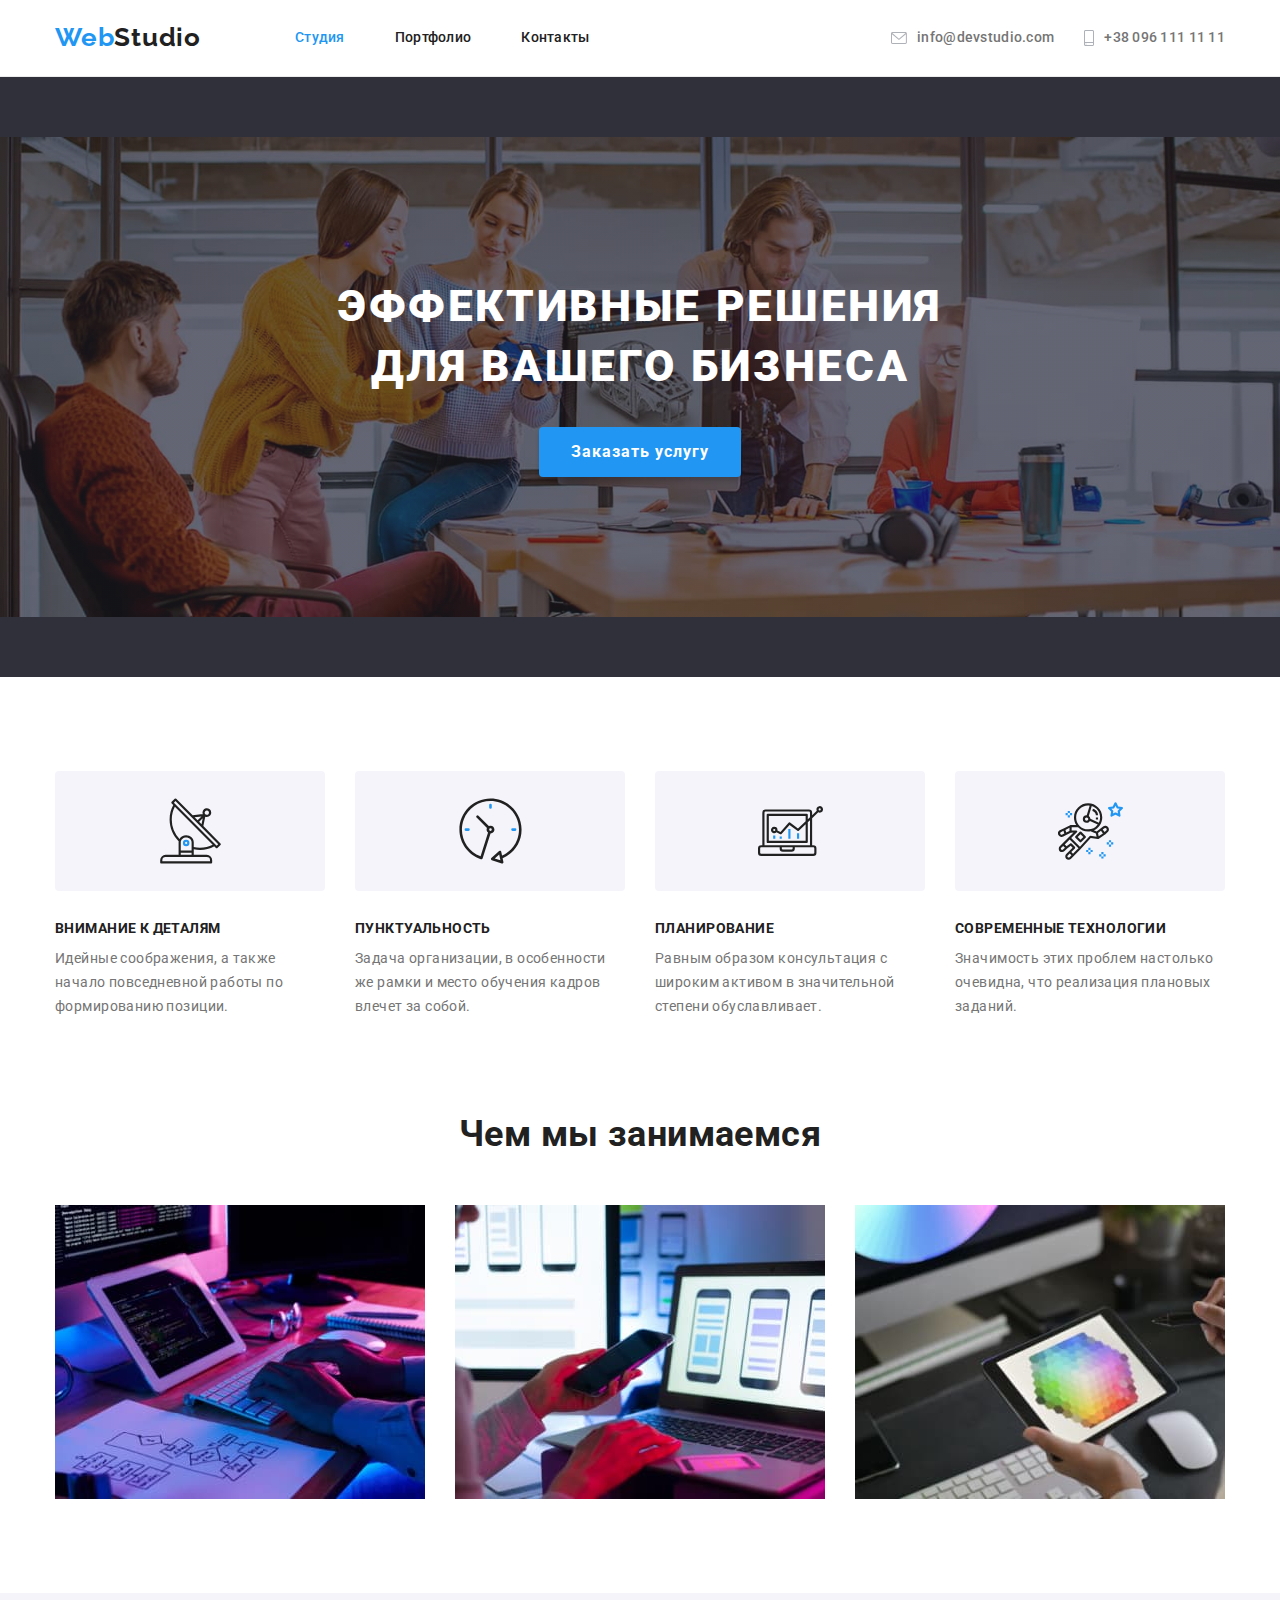
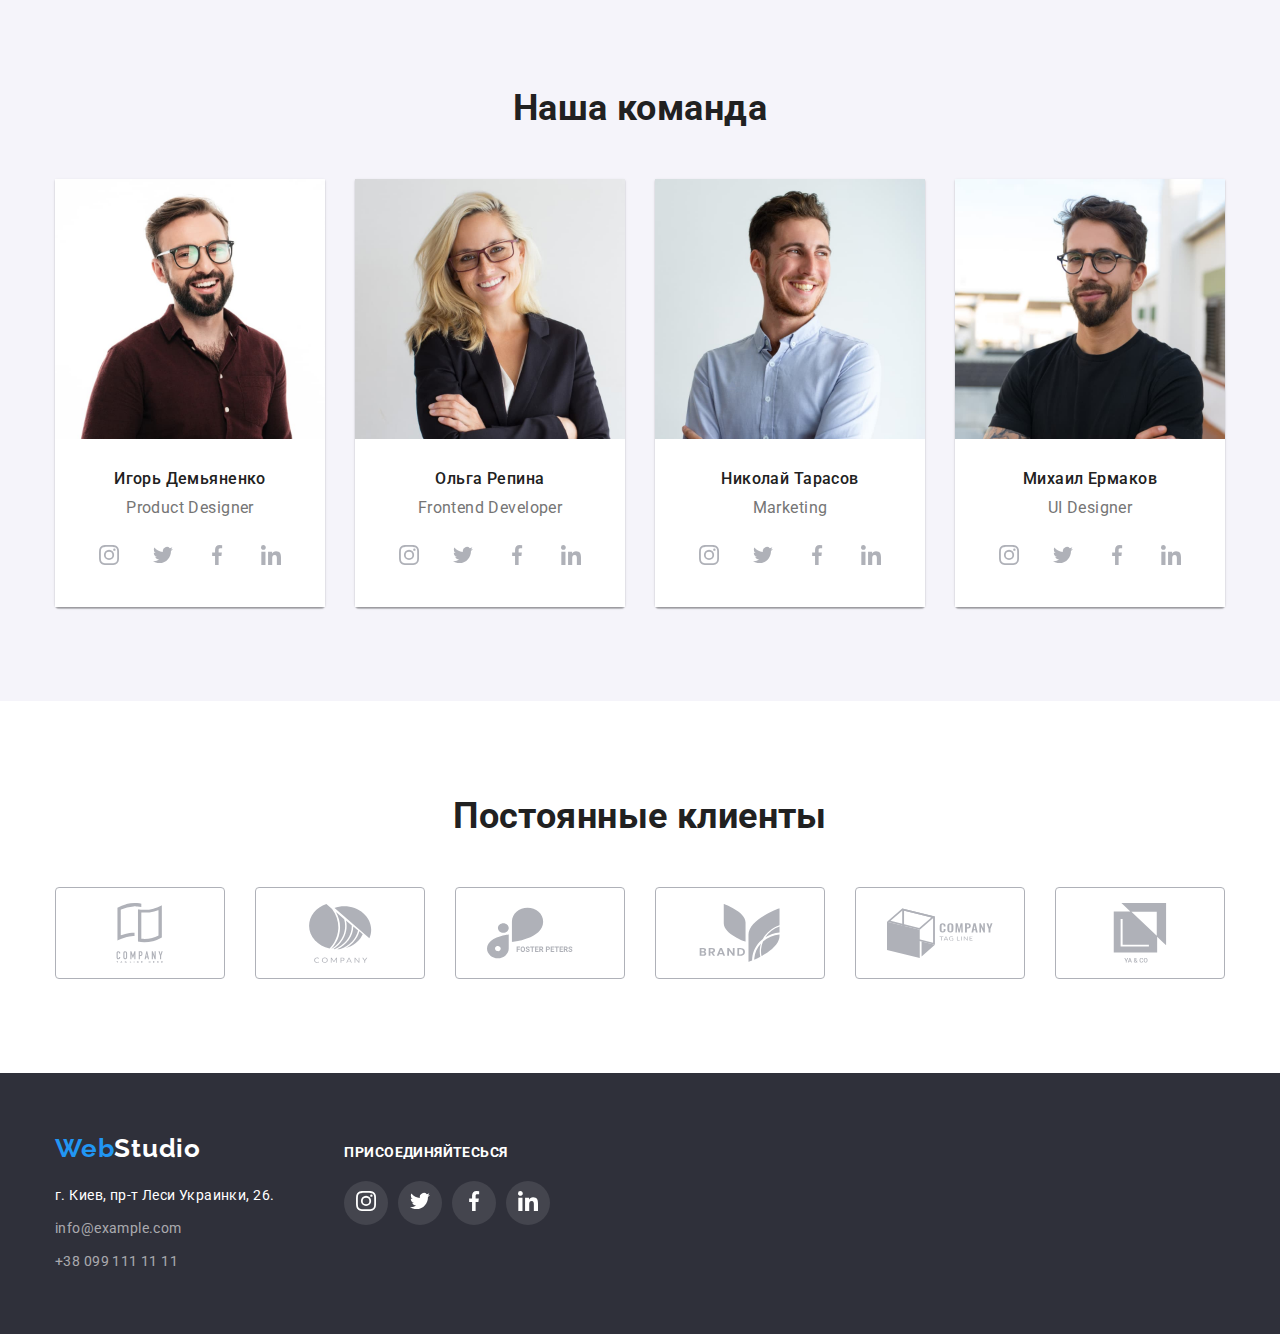
==== commit fc97dc98: "5" ====
--- a/index.html
+++ b/index.html
@@ -30,20 +30,23 @@
         </nav>
             <ul class="contacts">
                 <li class="contacts-item">
-                    <a class="mailto">
+                    <a href="mailto:info@devstudio.com" class="auth-nav link">
                     <svg class="mailto-icon" width="16" height="12">
                         <use href="./images/symbol-defs.svg#icon-envelope"></use></svg>
-                    <href="mailto:info@devstudio.com" class="auth-nav link">info@devstudio.com</a>
+                    info@devstudio.com
+                </a>
                 </li>
                 <li class="contacts-item">
-                    <a class="mailto">
-                    <svg class="tel-icon" width="10" height="16">
+                    <a href="tel:+380961111111" class="auth-nav link"> 
+                    <svg class="mailto-icon" width="10" height="16">
                         <use href="./images/symbol-defs.svg#icon-smartphone"></use></svg>
-                   <href="tel:+380961111111" class="auth-nav link">+38 096 111 11 11</a>
+                    +38 096 111 11 11
+                    </a>
                 </li>
             </ul>
         </div>
     </header>
+
     <main>
         <section class="hero overlay">
             <div class="container">
@@ -140,27 +143,27 @@
                     <ul class="social-list">
                         <li class="social-link-item">
                             <a class="social-link">
-                            <svg class="instagram-icon" width="20" height="20">
+                            <svg class="social-icon" width="20" height="20">
                                 <use href="./images/symbol-defs.svg#icon-instagram"></use></svg>
                             </a> 
                           </li>
                         <li class="social-link-item">
                         <a class="social-link">
-                                <svg class="twitter-link" width="20" height="20">
+                                <svg class="social-icon" width="20" height="20">
                                     <use href="./images/symbol-defs.svg#icon-twitter"></use>
                                 </svg>
                             </a>
                         </li>
                     <li class="social-link-item">
                         <a class="social-link">
-                            <svg class="facebook-link" width="20" height="20">
+                            <svg class="social-icon" width="20" height="20">
                                 <use href="./images/symbol-defs.svg#icon-facebook"></use>
                             </svg>
                         </a>
                     </li>
                     <li class="social-link-item">
                         <a class="social-link">
-                            <svg class="linkedin-link" width="20" height="20">
+                            <svg class="social-icon" width="20" height="20">
                                 <use href="./images/symbol-defs.svg#icon-linkedin"></use>
                             </svg>
                         </a>
@@ -180,28 +183,28 @@
                     <ul class="social-list">
                         <li class="social-link-item">
                                 <a class="social-link">
-                                    <svg class="instagram-icon" width="20" height="20">
+                                    <svg class="social-icon" width="20" height="20">
                                         <use href="./images/symbol-defs.svg#icon-instagram"></use>
                                     </svg>
                                 </a>
                             </li>
                             <li class="social-link-item">
                                 <a class="social-link">
-                                    <svg class="twitter-link" width="20" height="20">
+                                    <svg class="social-icon" width="20" height="20">
                                         <use href="./images/symbol-defs.svg#icon-twitter"></use>
                                     </svg>
                                 </a>
                             </li>
                             <li class="social-link-item">
                                 <a class="social-link">
-                                    <svg class="facebook-link" width="20" height="20">
+                                    <svg class="social-icon" width="20" height="20">
                                         <use href="./images/symbol-defs.svg#icon-facebook"></use>
                                     </svg>
                                 </a>
                             </li>
                             <li class="social-link-item">
                                 <a class="social-link">
-                                    <svg class="linkedin-link" width="20" height="20">
+                                    <svg class="social-icon" width="20" height="20">
                                         <use href="./images/symbol-defs.svg#icon-linkedin"></use>
                                     </svg>
                                 </a>
@@ -221,28 +224,28 @@
                     <ul class="social-list">
                         <li class="social-link-item">
                                 <a class="social-link">
-                                    <svg class="instagram-icon" width="20" height="20">
+                                    <svg class="social-icon" width="20" height="20">
                                         <use href="./images/symbol-defs.svg#icon-instagram"></use>
                                     </svg>
                                 </a>
                             </li>
                             <li class="social-link-item">
                                 <a class="social-link">
-                                    <svg class="twitter-link" width="20" height="20">
+                                    <svg class="social-icon" width="20" height="20">
                                         <use href="./images/symbol-defs.svg#icon-twitter"></use>
                                     </svg>
                                 </a>
                             </li>
                             <li class="social-link-item">
                                 <a class="social-link">
-                                    <svg class="facebook-link" width="20" height="20">
+                                    <svg class="social-icon" width="20" height="20">
                                         <use href="./images/symbol-defs.svg#icon-facebook"></use>
                                     </svg>
                                 </a>
                             </li>
                             <li class="social-link-item">
                                 <a class="social-link">
-                                    <svg class="linkedin-link" width="20" height="20">
+                                    <svg class="social-icon" width="20" height="20">
                                         <use href="./images/symbol-defs.svg#icon-linkedin"></use>
                                     </svg>
                                 </a>
@@ -262,28 +265,28 @@
                     <ul class="social-list">
                        <li class="social-link-item">
                                 <a class="social-link">
-                                    <svg class="instagram-icon" width="20" height="20">
+                                    <svg class="social-icon" width="20" height="20">
                                         <use href="./images/symbol-defs.svg#icon-instagram"></use>
                                     </svg>
                                 </a>
                             </li>
                             <li class="social-link-item">
                                 <a class="social-link">
-                                    <svg class="twitter-link" width="20" height="20">
+                                    <svg class="social-icon" width="20" height="20">
                                         <use href="./images/symbol-defs.svg#icon-twitter"></use>
                                     </svg>
                                 </a>
                             </li>
                             <li class="social-link-item">
                                 <a class="social-link">
-                                    <svg class="facebook-link" width="20" height="20">
+                                    <svg class="social-icon" width="20" height="20">
                                         <use href="./images/symbol-defs.svg#icon-facebook"></use>
                                     </svg>
                                 </a>
                             </li>
                             <li class="social-link-item">
                                 <a class="social-link">
-                                    <svg class="linkedin-link" width="20" height="20">
+                                    <svg class="social-icon" width="20" height="20">
                                         <use href="./images/symbol-defs.svg#icon-linkedin"></use>
                                     </svg>
                                 </a>
@@ -344,10 +347,13 @@
                     </li>
                    </ul>
                 </div>
+                </section>
     </main>
     <!--Футер-->
     <footer class="footer">
         <div class="container">
+            <div class="footer-info">
+            <div class="footer-contacts">
             <a href="./index.html" class="logo-footer">
                 <span class="logo-in">Web</span>Studio
             </a>
@@ -364,6 +370,41 @@
                     </li>
                 </ul>
             </address>
+            </div>
+            <div class="footer-link">
+            <h2 class="footer-title">Присоединяйтесься</h2>
+            <ul class="social-list-footer">
+                <li class="footer-item">
+                    <a class="social-link-footer">
+                        <svg class="instagram-icon" width="20" height="20">
+                            <use href="./images/symbol-defs.svg#icon-instagram"></use>
+                        </svg>
+                    </a>
+                </li>
+                <li class="footer-item">
+                    <a class="social-link-footer">
+                        <svg class="twitter-link" width="20" height="20">
+                            <use href="./images/symbol-defs.svg#icon-twitter"></use>
+                        </svg>
+                    </a>
+                </li>
+                <li class="footer-item">
+                    <a class="social-link-footer">
+                        <svg class="facebook-link" width="20" height="20">
+                            <use href="./images/symbol-defs.svg#icon-facebook"></use>
+                        </svg>
+                    </a>
+                </li>
+                <li class="footer-item">
+                    <a class="social-link-footer">
+                        <svg class="linkedin-link" width="20" height="20">
+                            <use href="./images/symbol-defs.svg#icon-linkedin"></use>
+                        </svg>
+                    </a>
+                </li>
+            </ul>
+            </div>
+        </div>
         </div>
     </footer>
 </body>
--- a/css/styles.css
+++ b/css/styles.css
@@ -114,21 +114,15 @@
 .contacts-item:not(:last-child) {
   margin-right: 30px;
 }
-.mailto {
-  display: flex;
-  align-items: center;
-  color: #757575;
-  cursor: pointer;
-}
-.mailto:hover,
-.mailto:focus {
-  fill: var(--accent-color);
-}
-.mailto-icon,
-.tel-icon {
+
+.mailto-icon {
+  fill: var(--icon-color);
   margin-right: 10px;
 }
+
 .auth-nav {
+  display: flex;
+  align-items: center;
   color: var(--primary-text-color);
   font-weight: 500;
   letter-spacing: 0.02em;
@@ -136,6 +130,10 @@
 .auth-nav:hover,
 .auth-nav:focus {
   color: var(--accent-color);
+}
+.auth-nav:hover .mailto-icon,
+.auth-nav:focus .mailto-icon {
+  fill: var(--accent-color);
 }
 /*hero*/
 .hero {
@@ -295,7 +293,7 @@
   padding-right: 32px;
   fill: #afb1b8;
 }
-.social-link-item {
+.social-link {
   display: flex;
   justify-content: center;
   align-items: center;
@@ -305,15 +303,18 @@
   height: 44px;
   border-radius: 50%;
 }
-.social-link {
+.social-icon {
   fill: #afb1b8;
 }
 .social-link:hover,
-.social-link-item:hover,
 .social-link:focus {
   background-color: var(--accent-color);
+  cursor: pointer;
+}
+
+.social-link:hover .social-icon,
+.social-link:focus .social-icon {
   fill: var(--white-text);
-  cursor: pointer;
 }
 
 .team-content {
@@ -339,7 +340,7 @@
   background-color: #f5f4fa;
 }
 /*our clients*/
-.client-item {
+.client-link {
   display: flex;
   align-items: center;
   justify-content: center;
@@ -351,18 +352,27 @@
 .client-link {
   fill: var(--icon-color);
 }
- .our-clients {
-   display: flex;
-   margin-top: 50px;
- }
+.our-clients {
+  display: flex;
+  margin-top: 50px;
+}
 .client-item:not(:last-child) {
   margin-right: 30px;
+}
+.client-link:hover,
+.client-link:focus {
+  border: 1px solid var(--accent-color);
+  cursor: pointer;
+}
+.client-link:hover .client-icon,
+.client-link:focus .client-icon {
+  fill: var(--accent-color);
+}
 /*our project*/
 
 .project-cards {
   padding: 0;
   margin-top: 0;
-
   display: flex;
   flex-wrap: wrap;
   margin-left: calc(-1 * var(--card-set-gap));
@@ -372,6 +382,11 @@
   flex-basis: calc(100% / 3 - var(--card-set-gap));
   margin-left: var(--card-set-gap);
   margin-top: var(--card-set-gap);
+}
+.card-thumb:hover,
+.card-thumb:focus {
+  box-shadow: 0px 1px 1px rgba(0, 0, 0, 0.12), 0px 4px 4px rgba(0, 0, 0, 0.06),
+    1px 4px 6px rgba(0, 0, 0, 0.16);
 }
 .card-content {
   padding-top: 20px;
@@ -405,6 +420,12 @@
   padding-top: 60px;
   padding-bottom: 60px;
 }
+.footer-info {
+  display: flex;
+}
+.footer-contacts {
+  margin-right: 70px;
+}
 .logo-footer {
   display: block;
   color: var(--white-text);
@@ -436,4 +457,40 @@
   color: var(--accent-color);
 }
 .footer-addres .item:not(:last-child) {
-  margin-bottom: 9px}+  margin-bottom: 9px;
+}
+.footer-link {
+  padding-top: 12px;
+}
+.footer-title {
+  font-size: 14px;
+  font-weight: 700;
+  text-transform: uppercase;
+  color: var(--white-text);
+}
+.social-list-footer {
+  display: flex;
+}
+.footer-item {
+  width: 44px;
+  height: 44px;
+  background-color: rgba(255, 255, 255, 0.1);
+  border-radius: 50%;
+  display: flex;
+  justify-content: center;
+  align-items: center;
+  padding: 0;
+  border: none;
+  margin-top: 20px;
+}
+.social-link-footer {
+  fill: var(--white-text);
+}
+.footer-item:not(:last-child) {
+  margin-right: 10px;
+}
+.footer-item:hover,
+.footer-item:focus {
+  background-color: var(--accent-color);
+  cursor: pointer;
+}
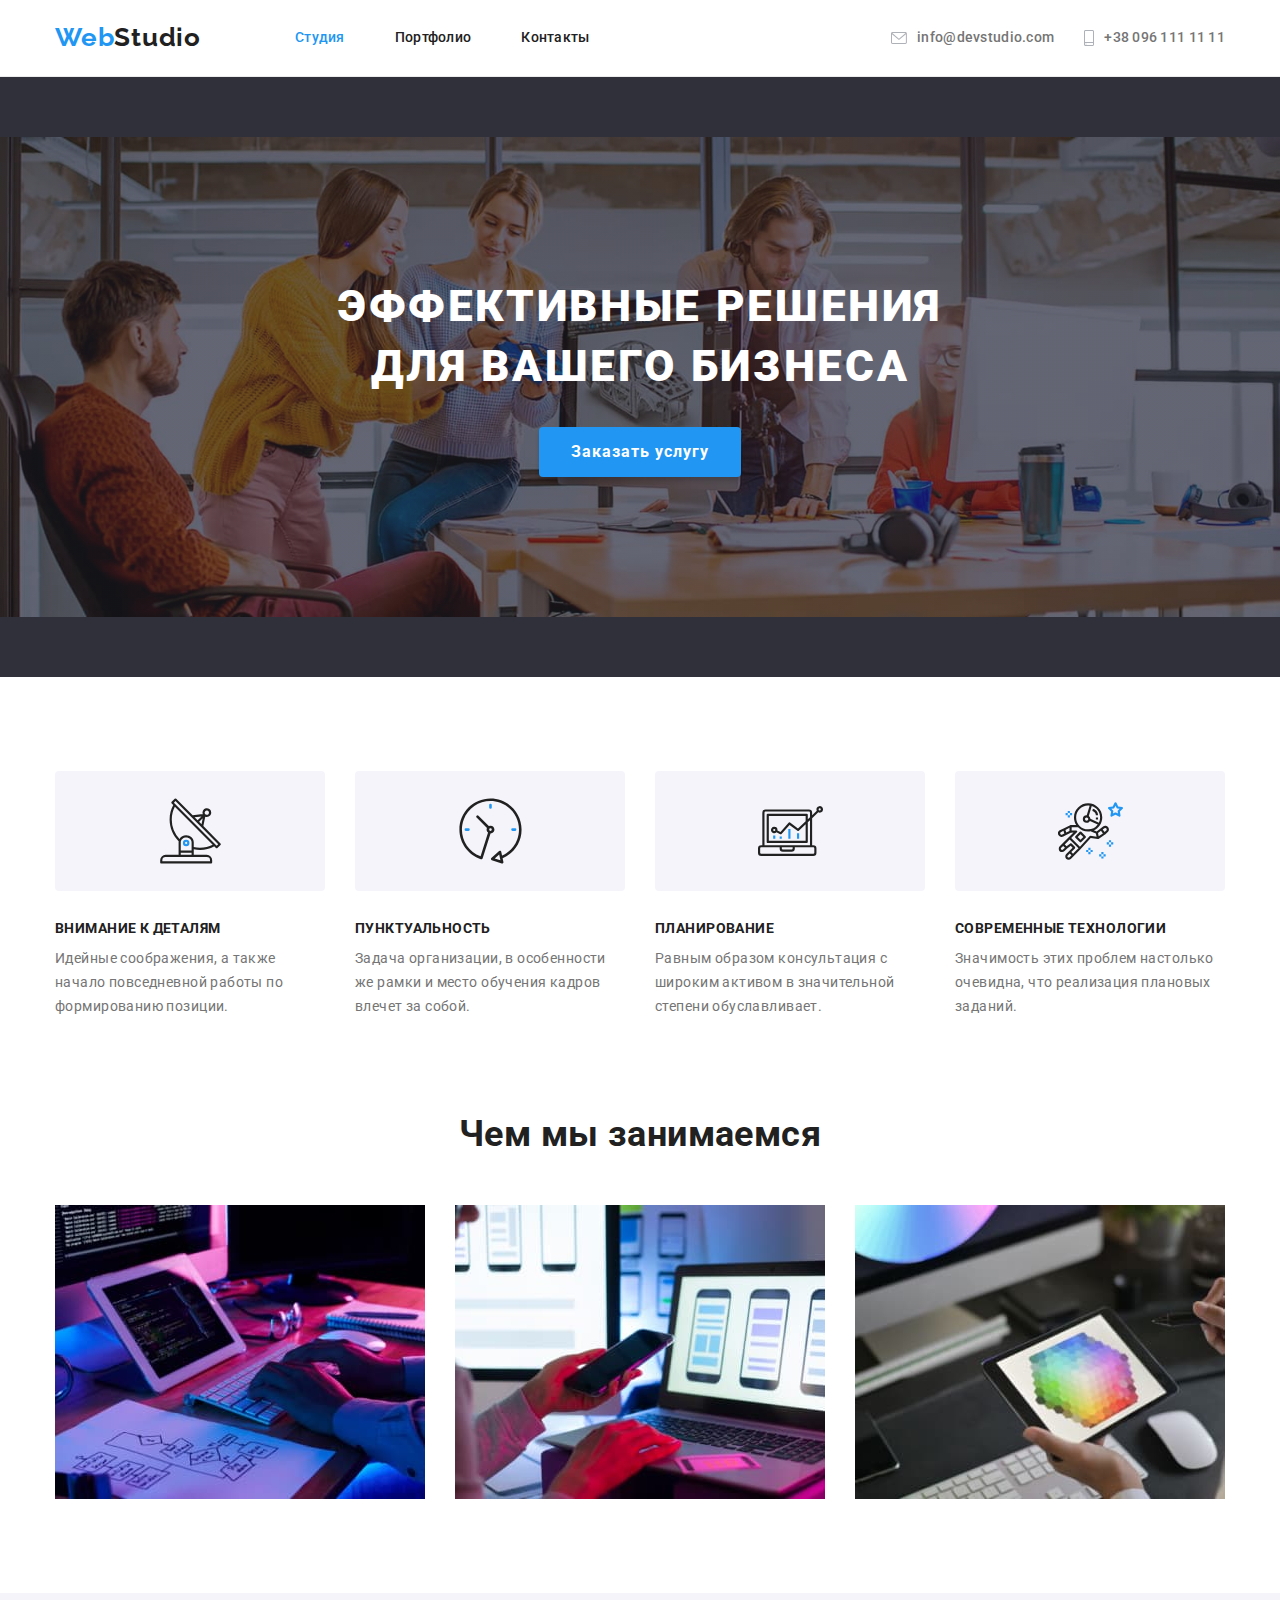
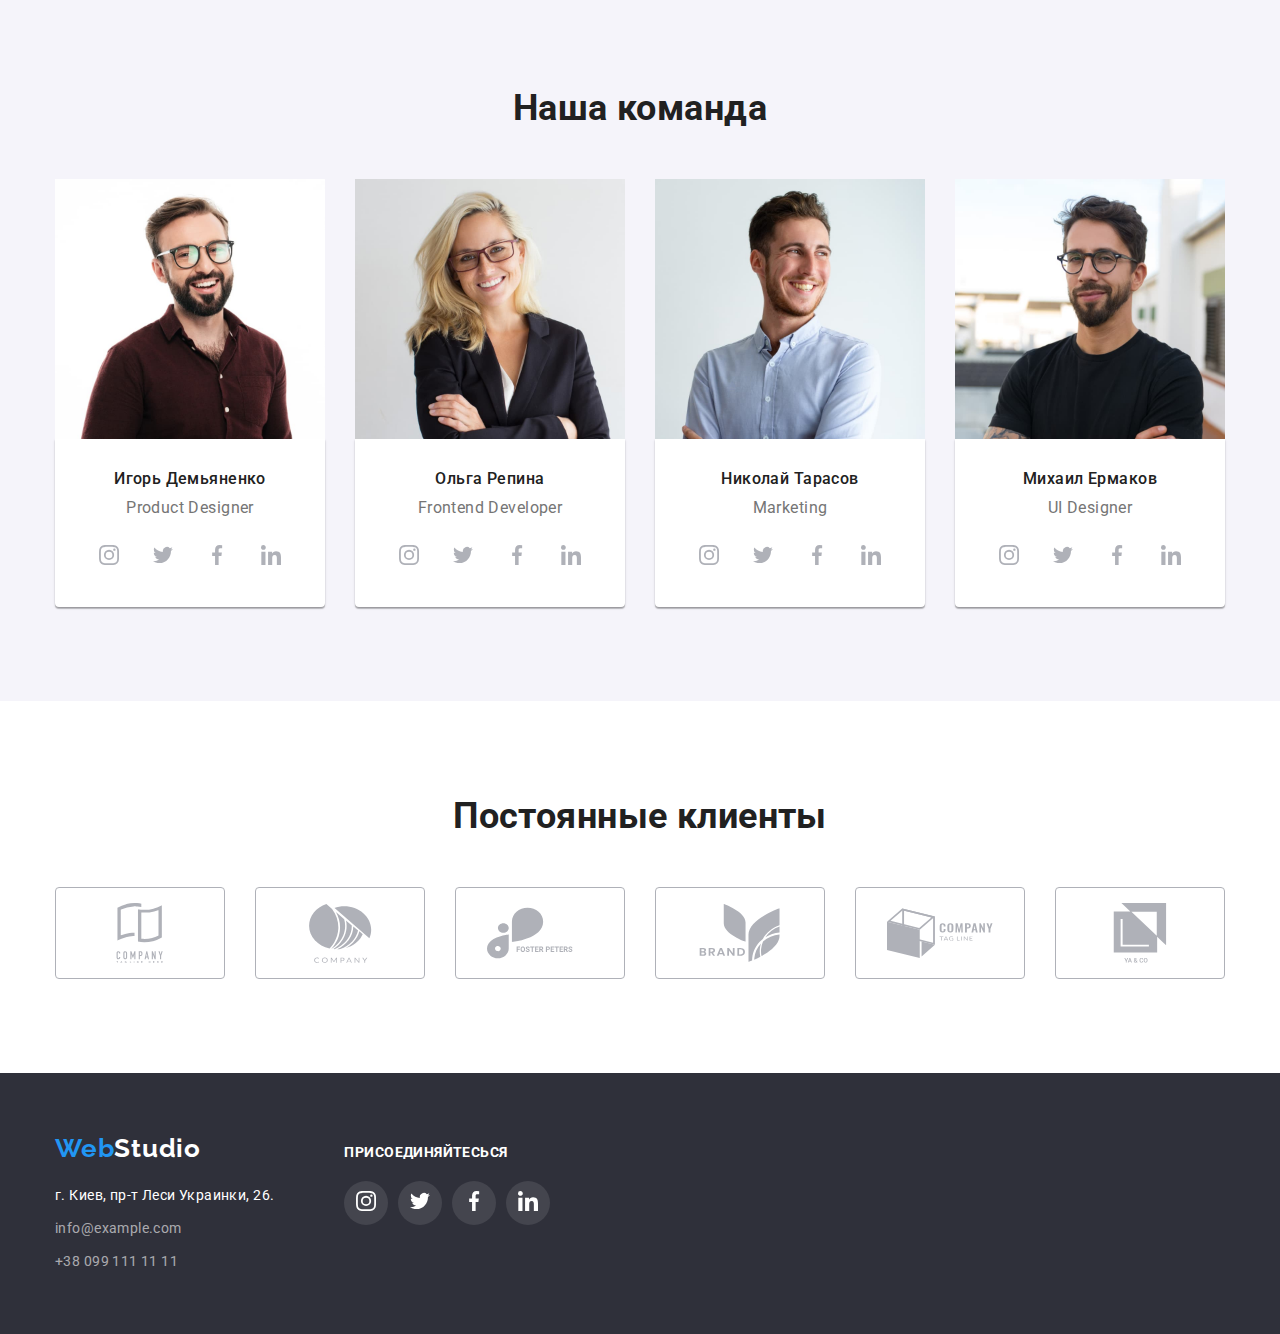
==== commit 9d553fa3: "6" ====
--- a/index.html
+++ b/index.html
@@ -60,7 +60,7 @@
         <section class="section">
             <div class="container">
             <ul class="preferens list">                
-                <li class="item">
+                <li class="preferens-item">
                     <div class="preferens-icons">
                     <svg class="icon-antenna" width="65" height="70">
                         <use href="./images/symbol-defs.svg#icon-antenna"></use>
@@ -71,7 +71,7 @@
                         Идейные соображения, а также начало повседневной работы по формированию позиции.
                     </p>
                 </li>
-                <li class="item">
+                <li class="preferens-item">
                     <div class="preferens-icons">
                         <svg class="icon-clock" width="65" height="70">
                             <use href="./images/symbol-defs.svg#icon-clock"></use>
@@ -82,7 +82,7 @@
                         Задача организации, в особенности же рамки и место обучения кадров влечет за собой.
                     </p>
                 </li>
-                <li class="item">
+                <li class="preferens-item">
                     <div class="preferens-icons">
                         <svg class="icon-diagram" width="65" height="70">
                             <use href="./images/symbol-defs.svg#icon-diagram"></use>
@@ -93,7 +93,7 @@
                         Равным образом консультация с широким активом в значительной степени обуславливает.
                     </p>
                 </li>
-                <li class="item">
+                <li class="preferens-item">
                     <div class="preferens-icons">
                         <svg class="icon-astronaut" width="65" height="70">
                             <use href="./images/symbol-defs.svg#icon-astronaut"></use>
@@ -113,15 +113,15 @@
             <div class="container">
             <h2 class="section-title">Чем мы занимаемся</h2>
             <ul class="our-work list">
-                <li class="item">
+                <li class="our-work-item">
                     <img src="./images/imgone.jpg" alt="Экран ноутбука с кодом"
                             width="370" height="294" />
                 </li>
-                <li class="item">
+                <li class="our-work-item">
                     <img src="./images/imgtwo.jpg" alt="Макеты экрана телефлна"
                             width="370" height="294" />
                 </li>
-                <li class="item">
+                <li class="our-work-item">
                    <img src="./images/imgthree.jpg"
                             alt="Дизайнер выбирает цвет оформления" width="370" height="294" />
                 </li>
@@ -132,9 +132,8 @@
             <div class="container">
             <h2 class="section-title">Наша команда</h2>
             <ul class="our-team list">
-                <li class="item">
-                    <div class="team-card">
-                    <img src="./images/iror.jpg" alt="Фото Игоря Демьяннова" width="270" height="260" />
+                <li class="our-team-item">
+                   <img src="./images/iror.jpg" alt="Фото Игоря Демьяннова" width="270" height="260" />
                     <div class="team-content">
                     <h3 class="our-team-title">Игорь Демьяненко</h3>
                     <p class="our-team-text">
@@ -170,11 +169,9 @@
                     </li>
                     </ul>
                     </div>
-                    </div>
-                </li>
-                <li class="item">
-                <div class="team-card">
-                    <img src="./images/olga.jpg" alt="Фото Ольги Репиной" width="270" height="260" />
+                </li>
+                <li class="our-team-item">
+                <img src="./images/olga.jpg" alt="Фото Ольги Репиной" width="270" height="260" />
                 <div class="team-content">
                     <h3 class="our-team-title">Ольга Репина</h3>
                     <p class="our-team-text">
@@ -211,11 +208,9 @@
                             </li>
                         </ul>
                     </div>
-                    </div>
-                </li>
-                <li class="item">
-                <div class="team-card">
-                    <img src="./images/nikol.jpg" alt="Фото Николая Тарасова" width="270" height="260" />
+                </li>
+                <li class="our-team-item">
+                <img src="./images/nikol.jpg" alt="Фото Николая Тарасова" width="270" height="260" />
                     <div class="team-content">
                     <h3 class="our-team-title">Николай Тарасов</h3>
                     <p class="our-team-text">
@@ -252,10 +247,8 @@
                             </li>
                         </ul>
                     </div>
-                    </div>
-                </li>
-                <li class="item">
-                    <div class="team-card">
+                </li>
+                <li class="our-team-item">
                     <img src="./images/michael.jpg" alt="Фото Михаила Ермакова" width="270" height="260" />
                     <div class="team-content">
                     <h3 class="our-team-title">Михаил Ермаков</h3>
@@ -292,8 +285,7 @@
                                 </a>
                             </li>
                         </ul>
-                    </div>
-                    </div>
+                   </div>
                 </li>
             </ul>
             </div>
--- a/css/styles.css
+++ b/css/styles.css
@@ -195,7 +195,7 @@
 .preferens {
   display: flex;
 }
-.preferens .item:not(:last-child) {
+.preferens-item:not(:last-child) {
   margin-right: 30px;
 }
 .preferens-icons {
@@ -256,7 +256,7 @@
     0px 2px 2px rgba(0, 0, 0, 0.12);
   border-radius: 4px;
 }
-.filtrs .item:not(:last-child) {
+.filtrs-item:not(:last-child) {
   margin-right: 8px;
 }
 
@@ -274,18 +274,14 @@
 .our-work {
   display: flex;
 }
-.our-work .item:not(:last-child) {
+.our-work-item:not(:last-child) {
   margin-right: 30px;
 }
 .our-team {
   display: flex;
   justify-content: space-between;
 }
-.team-card {
-  box-shadow: 0px 1px 3px rgba(0, 0, 0, 0.12), 0px 1px 1px rgba(0, 0, 0, 0.14),
-    0px 2px 1px rgba(0, 0, 0, 0.2);
-  border-radius: 0px 0px 4px 4px;
-}
+
 .social-list {
   display: flex;
   justify-content: space-between;
@@ -321,6 +317,9 @@
   padding-top: 30px;
   padding-bottom: 30px;
   background-color: var(--primary-bgr-color);
+  box-shadow: 0px 1px 3px rgba(0, 0, 0, 0.12), 0px 1px 1px rgba(0, 0, 0, 0.14),
+    0px 2px 1px rgba(0, 0, 0, 0.2);
+  border-radius: 0px 0px 4px 4px;
 }
 .our-team-title {
   color: var(--title-text-color);
@@ -371,14 +370,12 @@
 /*our project*/
 
 .project-cards {
-  padding: 0;
-  margin-top: 0;
   display: flex;
   flex-wrap: wrap;
   margin-left: calc(-1 * var(--card-set-gap));
   margin-top: calc(-1 * var(--card-set-gap));
 }
-.project-cards > .item {
+.project-item {
   flex-basis: calc(100% / 3 - var(--card-set-gap));
   margin-left: var(--card-set-gap);
   margin-top: var(--card-set-gap);
